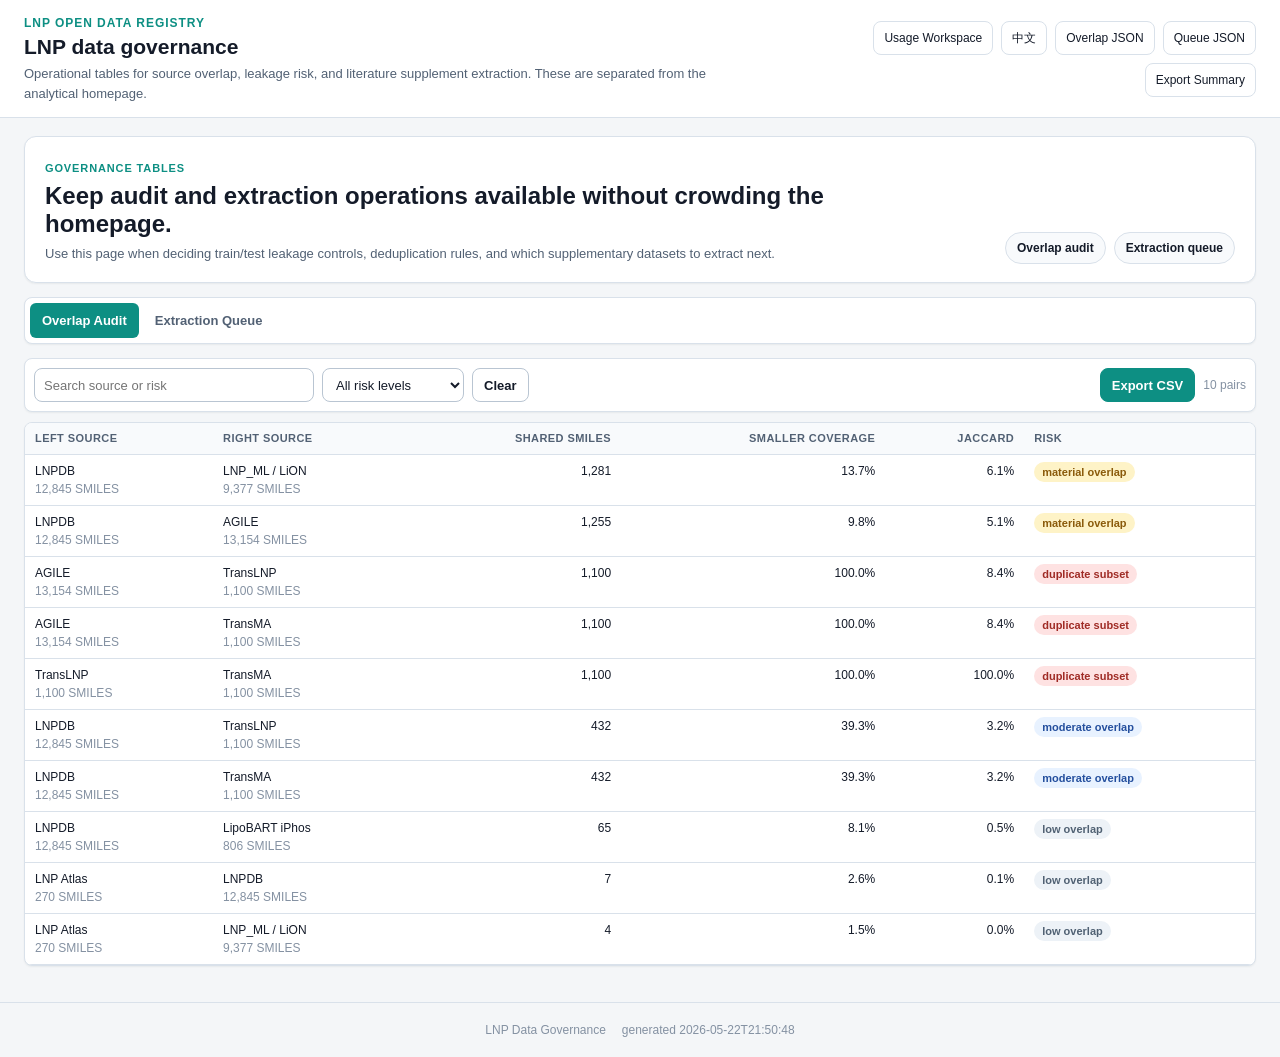
==== governance.html @ 26899723 "Refocus LNP dashboard on data usage analysis" ====
<!DOCTYPE html>
<html lang="en">
<head>
  <meta charset="UTF-8">
  <meta name="viewport" content="width=device-width, initial-scale=1.0">
  <title>LNP Data Governance</title>
  <link rel="stylesheet" href="styles.css">
</head>
<body>
  <header class="site-header">
    <div class="header-inner">
      <div>
        <div class="brand">LNP Open Data Registry</div>
        <h1>LNP data governance</h1>
        <p class="subtitle">Operational tables for source overlap, leakage risk, and literature supplement extraction. These are separated from the analytical homepage.</p>
      </div>
      <div class="header-actions">
        <a class="header-link" href="index.html">Usage Workspace</a>
        <a class="header-link" href="governance_zh.html">中文</a>
        <a class="header-link" href="data/overlap.json">Overlap JSON</a>
        <a class="header-link" href="data/supplement_queue.json">Queue JSON</a>
        <button class="header-link button-link" id="downloadSummaryBtn" type="button">Export Summary</button>
      </div>
    </div>
  </header>

  <main class="container">
    <div class="loading" id="loadingPanel">
      <div class="spinner"></div>
      <span>Loading governance assets</span>
    </div>

    <div id="errorPanel" class="error-panel" hidden></div>

    <div id="mainContent" hidden>
      <section class="dashboard-intro">
        <div class="intro-copy">
          <span class="kicker">Governance tables</span>
          <h2>Keep audit and extraction operations available without crowding the homepage.</h2>
          <p>Use this page when deciding train/test leakage controls, deduplication rules, and which supplementary datasets to extract next.</p>
        </div>
        <div class="intro-actions">
          <a href="#tab-overlap">Overlap audit</a>
          <a href="#tab-queue">Extraction queue</a>
        </div>
      </section>

      <nav class="tabs" aria-label="Governance sections">
        <button class="tab active" type="button" data-tab="overlap">Overlap Audit</button>
        <button class="tab" type="button" data-tab="queue">Extraction Queue</button>
      </nav>

      <section class="tab-panel active" id="tab-overlap">
        <div class="toolbar">
          <input type="search" id="overlapSearch" placeholder="Search source or risk">
          <select id="overlapRiskFilter">
            <option value="">All risk levels</option>
            <option value="duplicate_subset">Duplicate subset</option>
            <option value="material_overlap">Material overlap</option>
            <option value="moderate_overlap">Moderate overlap</option>
            <option value="low_overlap">Low overlap</option>
          </select>
          <button class="btn" type="button" id="clearOverlapFilters">Clear</button>
          <span class="spacer"></span>
          <button class="btn primary" type="button" id="downloadOverlapBtn">Export CSV</button>
          <span class="table-info" id="overlapInfo">-</span>
        </div>
        <div class="table-wrap">
          <table>
            <thead>
              <tr>
                <th data-overlap-sort="left_source_dataset">Left Source</th>
                <th data-overlap-sort="right_source_dataset">Right Source</th>
                <th data-overlap-sort="shared_smiles" class="num">Shared SMILES</th>
                <th data-overlap-sort="overlap_of_smaller" class="num">Smaller Coverage</th>
                <th data-overlap-sort="jaccard" class="num">Jaccard</th>
                <th data-overlap-sort="risk_level">Risk</th>
              </tr>
            </thead>
            <tbody id="overlapTable"></tbody>
          </table>
        </div>
      </section>

      <section class="tab-panel" id="tab-queue">
        <div class="toolbar">
          <input type="search" id="queueSearch" placeholder="Search paper, DOI, source, reason">
          <select id="queuePriorityFilter">
            <option value="">All priorities</option>
            <option value="A_literature_supplement_extraction">A literature supplement extraction</option>
            <option value="B_literature_supplement_extraction">B literature supplement extraction</option>
            <option value="C_code_only_no_public_training_data">C code only, no public training data</option>
          </select>
          <button class="btn" type="button" id="clearQueueFilters">Clear</button>
          <span class="spacer"></span>
          <button class="btn primary" type="button" id="downloadQueueBtn">Export CSV</button>
          <span class="table-info" id="queueInfo">-</span>
        </div>
        <div class="table-wrap">
          <table>
            <thead>
              <tr>
                <th>Priority</th>
                <th>Source Key</th>
                <th>Title / Dataset</th>
                <th>Paper DOI</th>
                <th>Dataset DOI</th>
                <th>Status</th>
                <th>Reason</th>
              </tr>
            </thead>
            <tbody id="queueTable"></tbody>
          </table>
        </div>
      </section>
    </div>
  </main>

  <footer class="site-footer">
    <span>LNP Data Governance</span>
    <span id="footerUpdated">-</span>
  </footer>

  <script src="app.js"></script>
</body>
</html>
---- styles.css ----
:root {
  --bg-page: #f4f6f8;
  --bg-surface: #ffffff;
  --bg-subtle: #eef3f7;
  --bg-muted: #f8fafc;
  --border: #d9e1ea;
  --border-strong: #b9c5d2;
  --text: #141b29;
  --muted: #526174;
  --dim: #8491a2;
  --teal: #0d8f83;
  --blue: #3156b7;
  --amber: #a76513;
  --green: #14753b;
  --red: #b43b35;
  --radius: 8px;
  --shadow: 0 1px 2px rgba(20, 27, 41, 0.06);
  --shadow-soft: 0 8px 24px rgba(20, 27, 41, 0.08);
}

* {
  box-sizing: border-box;
}

[hidden] {
  display: none !important;
}

body {
  margin: 0;
  background: var(--bg-page);
  color: var(--text);
  font-family: -apple-system, BlinkMacSystemFont, "Segoe UI", Roboto, "Noto Sans", Arial, sans-serif;
  line-height: 1.5;
  overflow-x: hidden;
}

button,
input,
select {
  font: inherit;
}

.site-header {
  background: #ffffff;
  color: var(--text);
  border-bottom: 1px solid var(--border);
  position: sticky;
  top: 0;
  z-index: 15;
  overflow-x: hidden;
}

.header-inner {
  max-width: 1480px;
  margin: 0 auto;
  padding: 14px 24px;
  display: flex;
  align-items: center;
  justify-content: space-between;
  gap: 24px;
  min-width: 0;
}

.brand {
  color: var(--teal);
  font-size: 12px;
  font-weight: 700;
  letter-spacing: 0.08em;
  text-transform: uppercase;
}

h1,
h2,
h3,
p {
  margin: 0;
}

.site-header h1 {
  margin-top: 2px;
  font-size: 21px;
  line-height: 1.2;
}

.subtitle {
  margin-top: 5px;
  color: var(--muted);
  font-size: 13px;
  max-width: 760px;
  overflow-wrap: anywhere;
}

.header-actions {
  display: flex;
  gap: 8px;
  flex-wrap: wrap;
  justify-content: flex-end;
  max-width: 100%;
}

.header-link,
.button-link {
  color: var(--text);
  background: #ffffff;
  border: 1px solid var(--border);
  border-radius: var(--radius);
  padding: 7px 10px;
  text-decoration: none;
  font-size: 12px;
  cursor: pointer;
}

.header-link:hover,
.button-link:hover {
  background: var(--bg-subtle);
  border-color: var(--border-strong);
}

.container {
  max-width: 1480px;
  margin: 0 auto;
  padding: 18px 24px 36px;
  min-width: 0;
}

.loading {
  display: flex;
  align-items: center;
  justify-content: center;
  gap: 10px;
  min-height: 180px;
  color: var(--muted);
}

.spinner {
  width: 28px;
  height: 28px;
  border: 3px solid var(--border);
  border-top-color: var(--teal);
  border-radius: 50%;
  animation: spin 0.8s linear infinite;
}

@keyframes spin {
  to { transform: rotate(360deg); }
}

.error-panel {
  background: #fff4f2;
  border: 1px solid #fecaca;
  color: #9f2b25;
  border-radius: var(--radius);
  padding: 14px 16px;
  font-size: 13px;
}

.dashboard-intro {
  display: grid;
  grid-template-columns: minmax(0, 1fr) auto;
  gap: 18px;
  align-items: end;
  background: #ffffff;
  border: 1px solid var(--border);
  border-radius: 12px;
  box-shadow: var(--shadow);
  padding: 18px 20px;
  margin-bottom: 14px;
  min-width: 0;
}

.intro-copy {
  max-width: 900px;
  min-width: 0;
}

.kicker {
  display: inline-flex;
  color: var(--teal);
  font-size: 11px;
  font-weight: 800;
  letter-spacing: 0.08em;
  text-transform: uppercase;
  margin-bottom: 5px;
}

.intro-copy h2 {
  font-size: 24px;
  line-height: 1.18;
  margin-bottom: 6px;
  overflow-wrap: anywhere;
}

.intro-copy p {
  color: var(--muted);
  font-size: 13px;
  max-width: 820px;
  overflow-wrap: anywhere;
}

.intro-actions {
  display: flex;
  gap: 8px;
  flex-wrap: wrap;
  justify-content: flex-end;
  min-width: 0;
}

.intro-actions a {
  display: inline-flex;
  align-items: center;
  min-height: 32px;
  border: 1px solid var(--border);
  border-radius: 999px;
  color: var(--text);
  background: var(--bg-muted);
  text-decoration: none;
  padding: 6px 11px;
  font-size: 12px;
  font-weight: 700;
}

.intro-actions a:hover {
  border-color: var(--teal);
  color: var(--teal);
}

.stats-grid {
  display: grid;
  grid-template-columns: 1.45fr repeat(4, minmax(0, 1fr));
  gap: 12px;
  margin-bottom: 12px;
}

.stat-card {
  background: var(--bg-surface);
  border: 1px solid var(--border);
  border-left: 3px solid var(--blue);
  border-radius: var(--radius);
  box-shadow: var(--shadow);
  padding: 12px 14px;
  min-height: 88px;
}

.stat-card.primary {
  background: #172033;
  border-color: #172033;
  color: #ffffff;
  box-shadow: var(--shadow-soft);
}

.stat-card.primary .stat-label,
.stat-card.primary .stat-sub {
  color: #c8d3e1;
}

.stat-card.primary .stat-value {
  color: #ffffff;
}

.stat-card.teal {
  border-top-color: var(--teal);
}

.stat-card.amber {
  border-top-color: var(--amber);
}

.stat-card.green {
  border-top-color: var(--green);
}

.stat-card.red {
  border-top-color: var(--red);
}

.stat-label {
  display: block;
  color: var(--muted);
  font-size: 11px;
  font-weight: 700;
  letter-spacing: 0.04em;
  text-transform: uppercase;
}

.stat-value {
  display: block;
  margin-top: 4px;
  color: var(--text);
  font-size: 26px;
  line-height: 1.1;
  font-variant-numeric: tabular-nums;
}

.stat-sub {
  display: block;
  margin-top: 5px;
  color: var(--dim);
  font-size: 12px;
  white-space: nowrap;
  overflow: hidden;
  text-overflow: ellipsis;
}

.usage-grid {
  display: grid;
  grid-template-columns: repeat(3, minmax(0, 1fr));
  gap: 12px;
  margin-bottom: 12px;
}

.usage-card {
  display: flex;
  flex-direction: column;
  gap: 9px;
  min-width: 0;
  min-height: 230px;
  background: #ffffff;
  border: 1px solid var(--border);
  border-top: 3px solid var(--blue);
  border-radius: var(--radius);
  box-shadow: var(--shadow);
  padding: 13px 14px 14px;
}

.usage-card.formulation_lookup {
  border-top-color: var(--teal);
}

.usage-card.structure_activity {
  border-top-color: var(--blue);
}

.usage-card.mrna_delivery {
  border-top-color: var(--amber);
}

.usage-card.physicochemical {
  border-top-color: var(--green);
}

.usage-card.formulation_space {
  border-top-color: #6f4bb3;
}

.usage-card.route_target {
  border-top-color: var(--red);
}

.usage-card-head,
.matrix-card-head {
  display: flex;
  align-items: center;
  justify-content: space-between;
  gap: 10px;
}

.usage-key {
  color: var(--muted);
  font-size: 10px;
  font-weight: 800;
  letter-spacing: 0.06em;
  text-transform: uppercase;
  overflow: hidden;
  text-overflow: ellipsis;
  white-space: nowrap;
}

.readiness-pill {
  flex: 0 0 auto;
  display: inline-flex;
  align-items: center;
  min-height: 21px;
  border-radius: 999px;
  background: #eef7f6;
  color: #0b756d;
  padding: 2px 8px;
  font-size: 11px;
  font-weight: 800;
  white-space: nowrap;
}

.usage-card h3 {
  font-size: 16px;
  line-height: 1.25;
  overflow-wrap: anywhere;
}

.usage-metric {
  display: grid;
  grid-template-columns: auto minmax(0, 1fr);
  align-items: baseline;
  gap: 8px;
}

.usage-metric strong {
  font-size: 25px;
  line-height: 1;
  font-variant-numeric: tabular-nums;
}

.usage-metric span {
  color: var(--muted);
  font-size: 12px;
  overflow-wrap: anywhere;
}

.readiness-track,
.coverage-cell i {
  display: block;
  height: 7px;
  background: var(--bg-subtle);
  border-radius: 999px;
  overflow: hidden;
}

.readiness-track span,
.coverage-cell b {
  display: block;
  height: 100%;
  background: var(--teal);
  border-radius: inherit;
}

.usage-card p {
  color: var(--muted);
  font-size: 13px;
  line-height: 1.45;
  overflow-wrap: anywhere;
}

.next-line {
  margin-top: auto;
  border-top: 1px solid #edf1f6;
  padding-top: 8px;
  color: var(--text);
  font-size: 12px;
  line-height: 1.45;
  overflow-wrap: anywhere;
}

.insight-grid {
  display: grid;
  grid-template-columns: repeat(3, minmax(0, 1fr));
  gap: 12px;
  margin-bottom: 16px;
  min-width: 0;
}

.insight-card {
  background: #ffffff;
  border: 1px solid var(--border);
  border-radius: var(--radius);
  box-shadow: var(--shadow);
  padding: 13px 14px;
  border-top: 3px solid var(--blue);
  min-width: 0;
}

.insight-card.warning {
  border-top-color: var(--amber);
}

.insight-card.action {
  border-top-color: var(--teal);
}

.insight-label {
  display: block;
  color: var(--muted);
  font-size: 11px;
  font-weight: 800;
  letter-spacing: 0.06em;
  text-transform: uppercase;
  margin-bottom: 4px;
}

.insight-card strong {
  display: block;
  color: var(--text);
  font-size: 15px;
  line-height: 1.3;
  overflow-wrap: anywhere;
}

.insight-card p {
  margin-top: 6px;
  color: var(--muted);
  font-size: 12px;
  overflow-wrap: anywhere;
}

.tabs {
  display: flex;
  gap: 4px;
  background: #ffffff;
  border: 1px solid var(--border);
  border-radius: var(--radius);
  box-shadow: var(--shadow);
  padding: 5px;
  margin-bottom: 14px;
  overflow-x: auto;
}

.tab {
  appearance: none;
  border: 0;
  background: transparent;
  color: var(--muted);
  padding: 8px 12px;
  border-radius: 6px;
  cursor: pointer;
  font-size: 13px;
  font-weight: 650;
  white-space: nowrap;
}

.tab:hover {
  color: var(--text);
  background: var(--bg-subtle);
}

.tab.active {
  color: #ffffff;
  background: var(--teal);
}

.tab-panel {
  display: none;
}

.tab-panel.active {
  display: block;
}

.layout-two {
  display: grid;
  grid-template-columns: minmax(0, 1.25fr) minmax(0, 1fr);
  gap: 12px;
  margin-bottom: 12px;
}

.activity-layout {
  grid-template-columns: minmax(0, 1.7fr) minmax(320px, 0.8fr);
}

.panel {
  background: var(--bg-surface);
  border: 1px solid var(--border);
  border-radius: var(--radius);
  box-shadow: var(--shadow);
  min-width: 0;
}

.panel-head {
  display: flex;
  align-items: center;
  justify-content: space-between;
  gap: 12px;
  padding: 11px 14px;
  border-bottom: 1px solid var(--border);
  background: var(--bg-muted);
}

.panel h2 {
  font-size: 14px;
}

.panel h3 {
  color: var(--muted);
  font-size: 12px;
  text-transform: uppercase;
  letter-spacing: 0.04em;
  margin-bottom: 8px;
}

.panel-meta {
  color: var(--dim);
  font-size: 12px;
  white-space: nowrap;
}

.bar-list {
  padding: 8px 14px 12px;
}

.bar-row {
  display: grid;
  grid-template-columns: minmax(150px, 220px) minmax(120px, 1fr) 92px;
  align-items: center;
  gap: 10px;
  min-height: 28px;
  font-size: 12px;
}

.bar-row + .bar-row {
  border-top: 1px solid #edf1f6;
}

.bar-label {
  min-width: 0;
  overflow: hidden;
  text-overflow: ellipsis;
  white-space: nowrap;
  color: var(--text);
}

.bar-track {
  height: 7px;
  background: var(--bg-subtle);
  border-radius: 999px;
  overflow: hidden;
}

.bar-fill {
  display: block;
  height: 100%;
  background: var(--teal);
  border-radius: inherit;
}

.bar-value {
  color: var(--muted);
  font-variant-numeric: tabular-nums;
  text-align: right;
  white-space: nowrap;
}

.bar-sub {
  display: block;
  margin-top: 2px;
  color: var(--dim);
  font-size: 10px;
  line-height: 1.2;
  white-space: normal;
  overflow-wrap: anywhere;
}

.bar-list.compact .bar-row,
.bar-list.mini .bar-row {
  grid-template-columns: minmax(100px, 1fr) minmax(80px, 0.8fr) 72px;
}

.use-source-matrix {
  display: grid;
  grid-template-columns: repeat(3, minmax(0, 1fr));
  gap: 10px;
  padding: 12px 14px 14px;
}

.matrix-card {
  min-width: 0;
  border: 1px solid var(--border);
  border-radius: var(--radius);
  background: #ffffff;
  overflow: hidden;
}

.matrix-card-head {
  padding: 10px 11px;
  border-bottom: 1px solid #edf1f6;
  background: var(--bg-muted);
}

.matrix-card-head h3 {
  margin: 0;
  color: var(--text);
  font-size: 12px;
  line-height: 1.25;
  text-transform: none;
  letter-spacing: 0;
  overflow-wrap: anywhere;
}

.matrix-card-head span {
  flex: 0 0 auto;
  color: var(--dim);
  font-size: 11px;
  font-variant-numeric: tabular-nums;
  white-space: nowrap;
}

.matrix-card .bar-list {
  padding: 5px 10px 9px;
}

.matrix-card .bar-row {
  grid-template-columns: minmax(92px, 1fr) minmax(60px, 0.7fr) 78px;
  min-height: 25px;
}

.static-table {
  border: 0;
  border-radius: 0 0 var(--radius) var(--radius);
  box-shadow: none;
  max-height: none;
}

.coverage-cell {
  min-width: 96px;
}

.coverage-cell span {
  display: block;
  margin-bottom: 4px;
  color: var(--muted);
  font-variant-numeric: tabular-nums;
  text-align: right;
}

.mini-grid {
  display: grid;
  grid-template-columns: 1fr 1fr;
  gap: 14px;
  padding: 12px 14px 14px;
}

.mini-grid .bar-list {
  padding: 0;
}

.toolbar {
  display: flex;
  align-items: center;
  gap: 8px;
  background: #ffffff;
  border: 1px solid var(--border);
  border-radius: var(--radius);
  box-shadow: var(--shadow);
  padding: 9px;
  margin-bottom: 10px;
  flex-wrap: wrap;
}

.toolbar input,
.toolbar select {
  min-height: 34px;
  border: 1px solid var(--border-strong);
  background: #ffffff;
  border-radius: var(--radius);
  color: var(--text);
  padding: 6px 9px;
  font-size: 13px;
}

.toolbar input {
  min-width: 280px;
}

.toolbar input:focus,
.toolbar select:focus {
  outline: 2px solid rgba(15, 148, 136, 0.16);
  border-color: var(--teal);
}

.btn {
  min-height: 34px;
  border: 1px solid var(--border-strong);
  background: #ffffff;
  color: var(--text);
  border-radius: var(--radius);
  padding: 6px 11px;
  cursor: pointer;
  font-size: 13px;
  font-weight: 650;
}

.btn:hover {
  background: var(--bg-subtle);
}

.btn.primary {
  background: var(--teal);
  border-color: var(--teal);
  color: #ffffff;
}

.btn.primary:hover {
  background: #0b7d73;
}

.spacer {
  flex: 1;
}

.table-info {
  color: var(--dim);
  font-size: 12px;
  white-space: nowrap;
}

.table-wrap {
  background: var(--bg-surface);
  border: 1px solid var(--border);
  border-radius: var(--radius);
  box-shadow: var(--shadow);
  overflow: auto;
  max-height: 68vh;
}

table {
  width: 100%;
  border-collapse: collapse;
  font-size: 12px;
}

th,
td {
  padding: 7px 10px;
  border-bottom: 1px solid var(--border);
  text-align: left;
  vertical-align: top;
}

th {
  position: sticky;
  top: 0;
  z-index: 2;
  background: var(--bg-muted);
  color: var(--muted);
  font-size: 11px;
  letter-spacing: 0.04em;
  text-transform: uppercase;
  white-space: nowrap;
}

th[data-source-sort],
th[data-overlap-sort],
th[data-activity-sort] {
  cursor: pointer;
}

tbody tr:hover {
  background: #f6fafc;
}

td {
  max-width: 260px;
  overflow: hidden;
  text-overflow: ellipsis;
}

.num {
  text-align: right;
  font-variant-numeric: tabular-nums;
}

.mono {
  font-family: "SFMono-Regular", Consolas, "Liberation Mono", Menlo, monospace;
  font-size: 11px;
}

.pill {
  display: inline-flex;
  align-items: center;
  min-height: 20px;
  border-radius: 999px;
  padding: 2px 8px;
  font-size: 11px;
  font-weight: 700;
  white-space: nowrap;
}

.pill.core_open {
  background: #e8f2ff;
  color: #244f9e;
}

.pill.high_throughput {
  background: #e7f8f5;
  color: #0b756d;
}

.pill.duplicate_subset,
.pill.high,
.pill.A_literature_supplement_extraction {
  background: #fee2e2;
  color: #9f2b25;
}

.pill.material_overlap,
.pill.medium,
.pill.B_literature_supplement_extraction {
  background: #fef3c7;
  color: #8a5a0a;
}

.pill.moderate_overlap,
.pill.low,
.pill.C_code_only_no_public_training_data {
  background: #e8f2ff;
  color: #244f9e;
}

.pill.low_overlap {
  background: #edf2f7;
  color: #506173;
}

.component-list {
  padding: 10px 14px 14px;
}

.component-row {
  display: grid;
  grid-template-columns: minmax(90px, 1fr) 72px 72px 72px;
  gap: 8px;
  padding: 7px 0;
  border-bottom: 1px solid #edf1f6;
  font-size: 12px;
}

.component-row:last-child {
  border-bottom: 0;
}

.pagination {
  display: flex;
  align-items: center;
  justify-content: center;
  gap: 10px;
  padding: 12px 0;
  color: var(--muted);
  font-size: 13px;
}

.modal-backdrop {
  position: fixed;
  inset: 0;
  z-index: 20;
  background: rgba(15, 23, 42, 0.5);
  display: flex;
  align-items: flex-start;
  justify-content: center;
  padding: 36px 16px;
  overflow-y: auto;
}

.modal {
  width: min(980px, 100%);
  background: #ffffff;
  border-radius: var(--radius);
  box-shadow: 0 20px 50px rgba(15, 23, 42, 0.22);
  border: 1px solid var(--border);
}

.modal-head {
  display: flex;
  justify-content: space-between;
  align-items: center;
  gap: 12px;
  padding: 14px 16px;
  border-bottom: 1px solid var(--border);
}

.modal-head h2 {
  font-size: 16px;
}

.modal-close {
  border: 1px solid var(--border-strong);
  background: #ffffff;
  color: var(--text);
  border-radius: var(--radius);
  padding: 5px 10px;
  cursor: pointer;
  font-size: 12px;
  font-weight: 700;
}

.modal-body {
  padding: 14px 16px 18px;
}

.detail-grid {
  display: grid;
  grid-template-columns: 180px minmax(0, 1fr);
  gap: 7px 14px;
  font-size: 13px;
}

.detail-grid dt {
  color: var(--muted);
}

.detail-grid dd {
  margin: 0;
  min-width: 0;
  overflow-wrap: anywhere;
}

.site-footer {
  display: flex;
  justify-content: center;
  gap: 16px;
  border-top: 1px solid var(--border);
  color: var(--dim);
  padding: 18px 24px;
  font-size: 12px;
}

.doc-page {
  display: grid;
  gap: 12px;
  max-width: 1120px;
}

.doc-panel {
  overflow: hidden;
}

.doc-body {
  padding: 14px 18px 17px;
  color: var(--text);
  font-size: 14px;
}

.doc-body p {
  margin-bottom: 10px;
  color: var(--muted);
}

.doc-body ul,
.doc-body ol {
  margin: 0;
  padding-left: 22px;
}

.doc-body li + li {
  margin-top: 6px;
}

@media (max-width: 1120px) {
  .stats-grid {
    grid-template-columns: repeat(3, minmax(0, 1fr));
  }

  .stat-card.primary {
    grid-column: 1 / -1;
  }

  .dashboard-intro {
    grid-template-columns: 1fr;
    align-items: start;
  }

  .intro-actions {
    justify-content: flex-start;
  }

  .insight-grid {
    grid-template-columns: 1fr;
  }

  .layout-two,
  .activity-layout,
  .usage-grid,
  .use-source-matrix {
    grid-template-columns: 1fr;
  }
}

@media (max-width: 760px) {
  .header-inner {
    align-items: flex-start;
    flex-direction: column;
    gap: 12px;
    max-width: 100vw;
  }

  .header-actions {
    justify-content: flex-start;
    display: grid;
    grid-template-columns: 1fr;
    width: 100%;
    max-width: 100%;
    overflow-x: visible;
    padding-bottom: 0;
  }

  .header-link,
  .button-link {
    justify-content: center;
    text-align: center;
    min-width: 0;
    white-space: normal;
  }

  .header-inner > div:first-child {
    min-width: 0;
    max-width: 100%;
  }

  .site-header h1 {
    font-size: 20px;
  }

  .container {
    padding: 14px 12px 28px;
    max-width: 100vw;
    overflow-x: hidden;
  }

  .dashboard-intro {
    display: block;
    padding: 15px;
    overflow: hidden;
    max-width: 100%;
    width: 100%;
  }

  .intro-copy h2 {
    font-size: 20px;
    max-width: 100%;
    word-break: break-word;
  }

  .intro-copy p,
  .subtitle,
  .insight-card p {
    max-width: 100%;
    word-break: break-word;
  }

  .intro-actions {
    display: grid;
    grid-template-columns: 1fr;
    margin-top: 14px;
  }

  .intro-actions a {
    justify-content: center;
    min-width: 0;
    text-align: center;
  }

  .stats-grid,
  .insight-grid,
  .usage-grid,
  .use-source-matrix,
  .layout-two,
  .panel,
  .stat-card,
  .insight-card,
  .usage-card,
  .tabs,
  .toolbar,
  .table-wrap {
    max-width: 100%;
    min-width: 0;
  }

  .stats-grid {
    grid-template-columns: 1fr;
  }

  .toolbar input {
    min-width: 100%;
  }

  .tabs {
    scrollbar-width: none;
  }

  .tabs::-webkit-scrollbar {
    display: none;
  }

  .bar-row,
  .bar-list.compact .bar-row,
  .bar-list.mini .bar-row,
  .matrix-card .bar-row {
    grid-template-columns: minmax(100px, 1fr) 86px;
  }

  .bar-track {
    display: none;
  }

  .bar-value {
    white-space: normal;
  }

  .usage-card {
    min-height: 0;
  }

  .usage-metric {
    grid-template-columns: 1fr;
    gap: 4px;
  }

  .mini-grid {
    grid-template-columns: 1fr;
  }

  .site-footer {
    flex-direction: column;
    align-items: center;
    gap: 4px;
  }
}

@media (max-width: 460px) {
  .stats-grid {
    grid-template-columns: 1fr;
  }

  .intro-actions a {
    width: 100%;
    justify-content: center;
  }

}
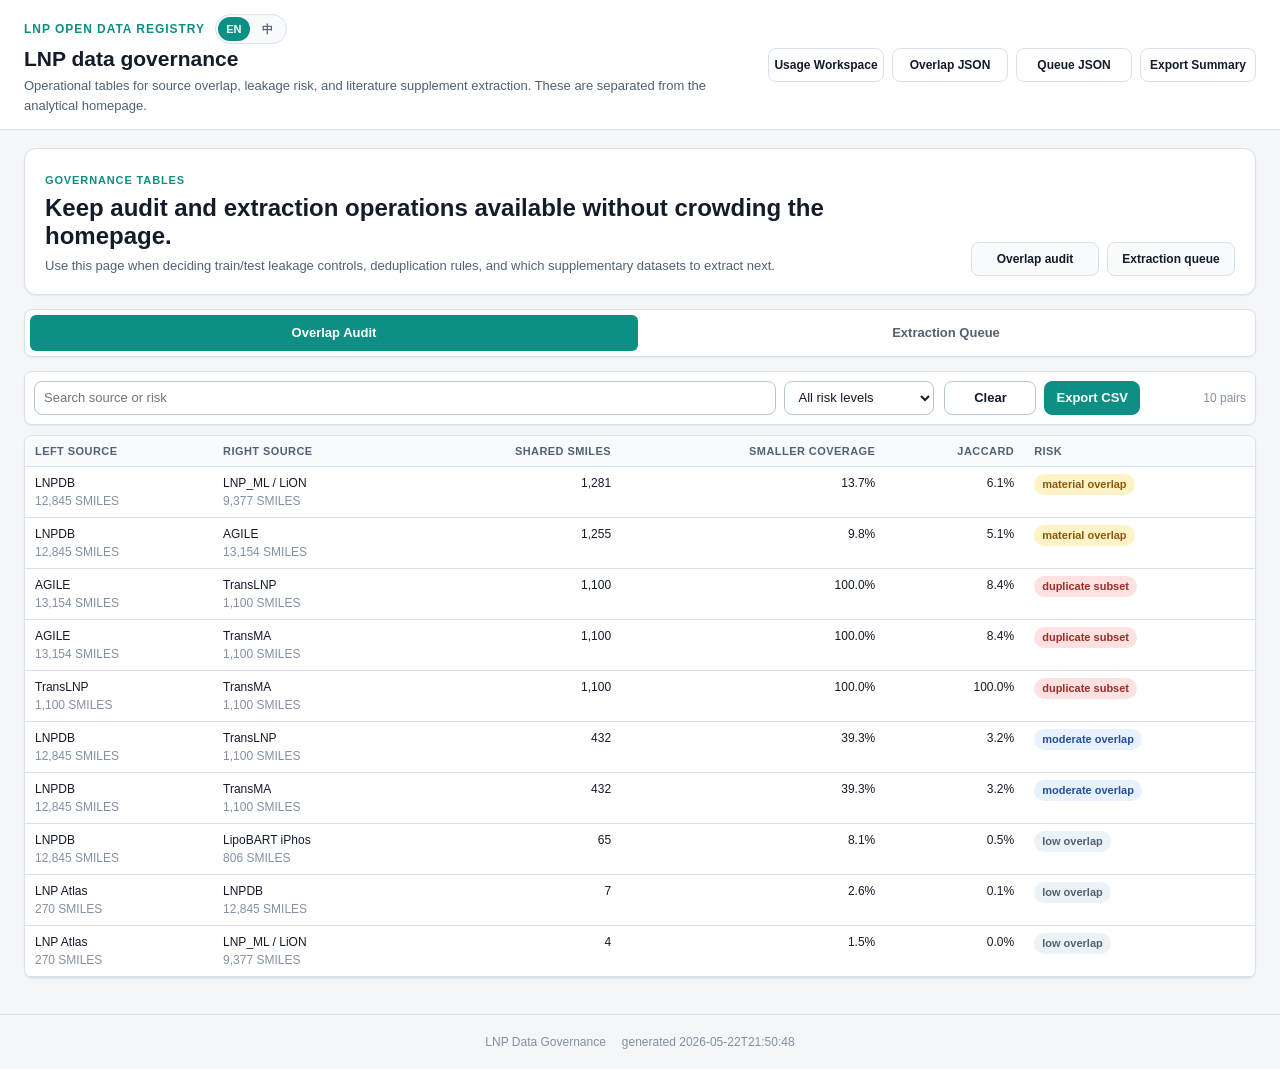
==== commit ba5b5c62: "Reorganize navigation and panel controls" ====
--- a/governance.html
+++ b/governance.html
@@ -9,18 +9,23 @@
 <body>
   <header class="site-header">
     <div class="header-inner">
-      <div>
-        <div class="brand">LNP Open Data Registry</div>
+      <div class="header-title">
+        <div class="brand-row">
+          <div class="brand">LNP Open Data Registry</div>
+          <nav class="language-switch" aria-label="Language">
+            <a class="language-option active" href="governance.html" aria-current="page">EN</a>
+            <a class="language-option" href="governance_zh.html">中</a>
+          </nav>
+        </div>
         <h1>LNP data governance</h1>
         <p class="subtitle">Operational tables for source overlap, leakage risk, and literature supplement extraction. These are separated from the analytical homepage.</p>
       </div>
-      <div class="header-actions">
+      <nav class="header-actions" aria-label="Site actions">
         <a class="header-link" href="index.html">Usage Workspace</a>
-        <a class="header-link" href="governance_zh.html">中文</a>
         <a class="header-link" href="data/overlap.json">Overlap JSON</a>
         <a class="header-link" href="data/supplement_queue.json">Queue JSON</a>
         <button class="header-link button-link" id="downloadSummaryBtn" type="button">Export Summary</button>
-      </div>
+      </nav>
     </div>
   </header>
 
@@ -39,10 +44,10 @@
           <h2>Keep audit and extraction operations available without crowding the homepage.</h2>
           <p>Use this page when deciding train/test leakage controls, deduplication rules, and which supplementary datasets to extract next.</p>
         </div>
-        <div class="intro-actions">
+        <nav class="section-nav" aria-label="Governance shortcuts">
           <a href="#tab-overlap">Overlap audit</a>
           <a href="#tab-queue">Extraction queue</a>
-        </div>
+        </nav>
       </section>
 
       <nav class="tabs" aria-label="Governance sections">
@@ -52,17 +57,20 @@
 
       <section class="tab-panel active" id="tab-overlap">
         <div class="toolbar">
-          <input type="search" id="overlapSearch" placeholder="Search source or risk">
-          <select id="overlapRiskFilter">
-            <option value="">All risk levels</option>
-            <option value="duplicate_subset">Duplicate subset</option>
-            <option value="material_overlap">Material overlap</option>
-            <option value="moderate_overlap">Moderate overlap</option>
-            <option value="low_overlap">Low overlap</option>
-          </select>
-          <button class="btn" type="button" id="clearOverlapFilters">Clear</button>
-          <span class="spacer"></span>
-          <button class="btn primary" type="button" id="downloadOverlapBtn">Export CSV</button>
+          <div class="toolbar-filters">
+            <input type="search" id="overlapSearch" placeholder="Search source or risk">
+            <select id="overlapRiskFilter">
+              <option value="">All risk levels</option>
+              <option value="duplicate_subset">Duplicate subset</option>
+              <option value="material_overlap">Material overlap</option>
+              <option value="moderate_overlap">Moderate overlap</option>
+              <option value="low_overlap">Low overlap</option>
+            </select>
+          </div>
+          <div class="toolbar-actions">
+            <button class="btn" type="button" id="clearOverlapFilters">Clear</button>
+            <button class="btn primary" type="button" id="downloadOverlapBtn">Export CSV</button>
+          </div>
           <span class="table-info" id="overlapInfo">-</span>
         </div>
         <div class="table-wrap">
@@ -84,16 +92,19 @@
 
       <section class="tab-panel" id="tab-queue">
         <div class="toolbar">
-          <input type="search" id="queueSearch" placeholder="Search paper, DOI, source, reason">
-          <select id="queuePriorityFilter">
-            <option value="">All priorities</option>
-            <option value="A_literature_supplement_extraction">A literature supplement extraction</option>
-            <option value="B_literature_supplement_extraction">B literature supplement extraction</option>
-            <option value="C_code_only_no_public_training_data">C code only, no public training data</option>
-          </select>
-          <button class="btn" type="button" id="clearQueueFilters">Clear</button>
-          <span class="spacer"></span>
-          <button class="btn primary" type="button" id="downloadQueueBtn">Export CSV</button>
+          <div class="toolbar-filters">
+            <input type="search" id="queueSearch" placeholder="Search paper, DOI, source, reason">
+            <select id="queuePriorityFilter">
+              <option value="">All priorities</option>
+              <option value="A_literature_supplement_extraction">A literature supplement extraction</option>
+              <option value="B_literature_supplement_extraction">B literature supplement extraction</option>
+              <option value="C_code_only_no_public_training_data">C code only, no public training data</option>
+            </select>
+          </div>
+          <div class="toolbar-actions">
+            <button class="btn" type="button" id="clearQueueFilters">Clear</button>
+            <button class="btn primary" type="button" id="downloadQueueBtn">Export CSV</button>
+          </div>
           <span class="table-info" id="queueInfo">-</span>
         </div>
         <div class="table-wrap">
--- a/styles.css
+++ b/styles.css
@@ -62,12 +62,64 @@
   min-width: 0;
 }
 
+.header-title {
+  flex: 1 1 auto;
+  min-width: 0;
+  max-width: 100%;
+  overflow-wrap: anywhere;
+  overflow: hidden;
+}
+
+.brand-row {
+  display: flex;
+  align-items: center;
+  gap: 10px;
+  min-width: 0;
+}
+
 .brand {
   color: var(--teal);
   font-size: 12px;
   font-weight: 700;
   letter-spacing: 0.08em;
   text-transform: uppercase;
+}
+
+.language-switch {
+  display: inline-grid;
+  grid-auto-flow: column;
+  grid-auto-columns: 32px;
+  gap: 2px;
+  align-items: center;
+  flex: 0 0 auto;
+  padding: 2px;
+  border: 1px solid var(--border);
+  border-radius: 999px;
+  background: var(--bg-muted);
+}
+
+.language-option {
+  display: inline-flex;
+  align-items: center;
+  justify-content: center;
+  min-width: 0;
+  min-height: 24px;
+  border-radius: 999px;
+  color: var(--muted);
+  text-decoration: none;
+  font-size: 11px;
+  font-weight: 800;
+  line-height: 1;
+}
+
+.language-option:hover {
+  color: var(--text);
+  background: #ffffff;
+}
+
+.language-option.active {
+  color: #ffffff;
+  background: var(--teal);
 }
 
 h1,
@@ -89,26 +141,40 @@
   font-size: 13px;
   max-width: 760px;
   overflow-wrap: anywhere;
+  word-break: break-word;
 }
 
 .header-actions {
-  display: flex;
+  display: grid;
+  grid-auto-flow: column;
+  grid-auto-columns: minmax(116px, max-content);
   gap: 8px;
-  flex-wrap: wrap;
   justify-content: flex-end;
+  align-items: center;
   max-width: 100%;
+  min-width: 0;
 }
 
 .header-link,
 .button-link {
+  display: inline-flex;
+  align-items: center;
+  justify-content: center;
   color: var(--text);
   background: #ffffff;
   border: 1px solid var(--border);
   border-radius: var(--radius);
-  padding: 7px 10px;
+  padding: 7px 12px;
   text-decoration: none;
   font-size: 12px;
+  font-weight: 650;
   cursor: pointer;
+  min-height: 34px;
+  min-width: 0;
+  max-width: 100%;
+  text-align: center;
+  white-space: nowrap;
+  overflow-wrap: anywhere;
 }
 
 .header-link:hover,
@@ -198,38 +264,45 @@
   overflow-wrap: anywhere;
 }
 
-.intro-actions {
-  display: flex;
+.section-nav {
+  display: grid;
+  grid-template-columns: repeat(2, minmax(128px, 1fr));
   gap: 8px;
-  flex-wrap: wrap;
   justify-content: flex-end;
-  min-width: 0;
-}
-
-.intro-actions a {
+  align-content: end;
+  width: min(360px, 100%);
+  min-width: 0;
+}
+
+.section-nav a {
   display: inline-flex;
   align-items: center;
-  min-height: 32px;
+  justify-content: center;
+  min-height: 34px;
   border: 1px solid var(--border);
-  border-radius: 999px;
+  border-radius: var(--radius);
   color: var(--text);
   background: var(--bg-muted);
   text-decoration: none;
-  padding: 6px 11px;
+  padding: 7px 10px;
   font-size: 12px;
   font-weight: 700;
-}
-
-.intro-actions a:hover {
+  text-align: center;
+  line-height: 1.2;
+  white-space: normal;
+}
+
+.section-nav a:hover {
   border-color: var(--teal);
   color: var(--teal);
+  background: #ffffff;
 }
 
 .stats-grid {
   display: grid;
-  grid-template-columns: 1.45fr repeat(4, minmax(0, 1fr));
+  grid-template-columns: 1.35fr repeat(3, minmax(0, 1fr));
   gap: 12px;
-  margin-bottom: 12px;
+  margin-bottom: 14px;
 }
 
 .stat-card {
@@ -238,8 +311,9 @@
   border-left: 3px solid var(--blue);
   border-radius: var(--radius);
   box-shadow: var(--shadow);
-  padding: 12px 14px;
-  min-height: 88px;
+  padding: 12px 16px;
+  min-height: 92px;
+  min-width: 0;
 }
 
 .stat-card.primary {
@@ -297,30 +371,29 @@
   margin-top: 5px;
   color: var(--dim);
   font-size: 12px;
-  white-space: nowrap;
-  overflow: hidden;
-  text-overflow: ellipsis;
+  line-height: 1.35;
+  overflow-wrap: anywhere;
 }
 
 .usage-grid {
   display: grid;
-  grid-template-columns: repeat(3, minmax(0, 1fr));
-  gap: 12px;
-  margin-bottom: 12px;
+  grid-template-columns: repeat(2, minmax(0, 1fr));
+  gap: 14px;
+  margin-bottom: 14px;
 }
 
 .usage-card {
   display: flex;
   flex-direction: column;
-  gap: 9px;
-  min-width: 0;
-  min-height: 230px;
+  gap: 8px;
+  min-width: 0;
+  min-height: 0;
   background: #ffffff;
   border: 1px solid var(--border);
   border-top: 3px solid var(--blue);
   border-radius: var(--radius);
   box-shadow: var(--shadow);
-  padding: 13px 14px 14px;
+  padding: 14px 16px 15px;
 }
 
 .usage-card.formulation_lookup {
@@ -349,9 +422,9 @@
 
 .usage-card-head,
 .matrix-card-head {
-  display: flex;
-  align-items: center;
-  justify-content: space-between;
+  display: grid;
+  grid-template-columns: minmax(0, 1fr) auto;
+  align-items: center;
   gap: 10px;
 }
 
@@ -361,9 +434,7 @@
   font-weight: 800;
   letter-spacing: 0.06em;
   text-transform: uppercase;
-  overflow: hidden;
-  text-overflow: ellipsis;
-  white-space: nowrap;
+  overflow-wrap: anywhere;
 }
 
 .readiness-pill {
@@ -381,7 +452,7 @@
 }
 
 .usage-card h3 {
-  font-size: 16px;
+  font-size: 15px;
   line-height: 1.25;
   overflow-wrap: anywhere;
 }
@@ -394,7 +465,7 @@
 }
 
 .usage-metric strong {
-  font-size: 25px;
+  font-size: 24px;
   line-height: 1;
   font-variant-numeric: tabular-nums;
 }
@@ -424,7 +495,7 @@
 
 .usage-card p {
   color: var(--muted);
-  font-size: 13px;
+  font-size: 12px;
   line-height: 1.45;
   overflow-wrap: anywhere;
 }
@@ -436,6 +507,152 @@
   color: var(--text);
   font-size: 12px;
   line-height: 1.45;
+  overflow-wrap: anywhere;
+}
+
+.dl-panel {
+  margin-bottom: 14px;
+  overflow: hidden;
+}
+
+.dl-grid {
+  display: grid;
+  grid-template-columns: repeat(2, minmax(0, 1fr));
+  gap: 10px;
+  padding: 12px 14px;
+}
+
+.dl-task {
+  min-width: 0;
+  border: 1px solid var(--border);
+  border-radius: var(--radius);
+  background: #ffffff;
+  padding: 12px;
+}
+
+.dl-task-head {
+  display: grid;
+  grid-template-columns: minmax(0, 1fr) auto;
+  gap: 8px;
+  align-items: start;
+}
+
+.dl-task h3,
+.dl-bottom h3 {
+  margin: 0;
+  color: var(--text);
+  font-size: 13px;
+  line-height: 1.25;
+  text-transform: none;
+  letter-spacing: 0;
+  overflow-wrap: anywhere;
+}
+
+.dl-task-head span {
+  border-radius: 999px;
+  background: #eef7f6;
+  color: #0b756d;
+  padding: 2px 7px;
+  font-size: 11px;
+  font-weight: 800;
+  white-space: nowrap;
+}
+
+.dl-task-meta {
+  display: flex;
+  align-items: baseline;
+  gap: 6px;
+  margin-top: 8px;
+}
+
+.dl-task-meta strong {
+  font-size: 20px;
+  line-height: 1;
+  font-variant-numeric: tabular-nums;
+}
+
+.dl-task-meta span,
+.dl-task p,
+.dl-validation,
+.dl-risk {
+  color: var(--muted);
+  font-size: 12px;
+  line-height: 1.4;
+  overflow-wrap: anywhere;
+}
+
+.dl-task p {
+  margin-top: 8px;
+}
+
+.dl-validation {
+  margin-top: 8px;
+  border-top: 1px solid #edf1f6;
+  padding-top: 8px;
+}
+
+.dl-risk {
+  margin-top: 6px;
+  color: #8a5a0a;
+}
+
+.dl-bottom {
+  display: grid;
+  grid-template-columns: minmax(0, 1fr) minmax(0, 1fr);
+  gap: 14px;
+  border-top: 1px solid var(--border);
+  padding: 12px 14px 14px;
+}
+
+.dl-bottom section {
+  min-width: 0;
+}
+
+.dl-bottom .bar-list {
+  padding: 8px 0 0;
+}
+
+.dl-risk-list {
+  display: grid;
+  gap: 8px;
+  padding-top: 8px;
+}
+
+.dl-risk-row {
+  display: grid;
+  grid-template-columns: auto minmax(0, 1fr);
+  gap: 4px 8px;
+  border: 1px solid var(--border);
+  border-radius: var(--radius);
+  padding: 8px 9px;
+  background: var(--bg-muted);
+}
+
+.dl-risk-row span {
+  display: inline-flex;
+  align-items: center;
+  justify-content: center;
+  min-width: 28px;
+  height: 22px;
+  border-radius: 999px;
+  background: #fee2e2;
+  color: #9f2b25;
+  font-size: 11px;
+  font-weight: 800;
+}
+
+.dl-risk-row strong {
+  align-self: center;
+  min-width: 0;
+  font-size: 12px;
+  overflow-wrap: anywhere;
+}
+
+.dl-risk-row p {
+  grid-column: 1 / -1;
+  color: var(--muted);
+  font-size: 12px;
+  line-height: 1.4;
   overflow-wrap: anywhere;
 }
 
@@ -491,7 +708,8 @@
 }
 
 .tabs {
-  display: flex;
+  display: grid;
+  grid-template-columns: repeat(auto-fit, minmax(150px, 1fr));
   gap: 4px;
   background: #ffffff;
   border: 1px solid var(--border);
@@ -499,7 +717,8 @@
   box-shadow: var(--shadow);
   padding: 5px;
   margin-bottom: 14px;
-  overflow-x: auto;
+  overflow: hidden;
+  min-width: 0;
 }
 
 .tab {
@@ -512,7 +731,11 @@
   cursor: pointer;
   font-size: 13px;
   font-weight: 650;
-  white-space: nowrap;
+  min-width: 0;
+  min-height: 36px;
+  text-align: center;
+  white-space: normal;
+  overflow-wrap: anywhere;
 }
 
 .tab:hover {
@@ -577,7 +800,8 @@
 .panel-meta {
   color: var(--dim);
   font-size: 12px;
-  white-space: nowrap;
+  text-align: right;
+  overflow-wrap: anywhere;
 }
 
 .bar-list {
@@ -586,7 +810,7 @@
 
 .bar-row {
   display: grid;
-  grid-template-columns: minmax(150px, 220px) minmax(120px, 1fr) 92px;
+  grid-template-columns: minmax(120px, 220px) minmax(80px, 1fr) minmax(92px, auto);
   align-items: center;
   gap: 10px;
   min-height: 28px;
@@ -599,9 +823,7 @@
 
 .bar-label {
   min-width: 0;
-  overflow: hidden;
-  text-overflow: ellipsis;
-  white-space: nowrap;
+  overflow-wrap: anywhere;
   color: var(--text);
 }
 
@@ -623,7 +845,7 @@
   color: var(--muted);
   font-variant-numeric: tabular-nums;
   text-align: right;
-  white-space: nowrap;
+  overflow-wrap: anywhere;
 }
 
 .bar-sub {
@@ -643,7 +865,7 @@
 
 .use-source-matrix {
   display: grid;
-  grid-template-columns: repeat(3, minmax(0, 1fr));
+  grid-template-columns: repeat(2, minmax(0, 1fr));
   gap: 10px;
   padding: 12px 14px 14px;
 }
@@ -673,20 +895,65 @@
 }
 
 .matrix-card-head span {
-  flex: 0 0 auto;
   color: var(--dim);
   font-size: 11px;
   font-variant-numeric: tabular-nums;
-  white-space: nowrap;
-}
-
-.matrix-card .bar-list {
-  padding: 5px 10px 9px;
-}
-
-.matrix-card .bar-row {
-  grid-template-columns: minmax(92px, 1fr) minmax(60px, 0.7fr) 78px;
-  min-height: 25px;
+  text-align: right;
+  overflow-wrap: anywhere;
+}
+
+.matrix-bars {
+  display: grid;
+  gap: 0;
+  padding: 8px 16px 12px;
+}
+
+.matrix-source-row {
+  display: grid;
+  grid-template-columns: minmax(0, 1.08fr) minmax(88px, 0.72fr) minmax(84px, auto);
+  gap: 12px;
+  align-items: center;
+  min-width: 0;
+  min-height: 30px;
+  padding: 5px 0;
+  font-size: 11px;
+}
+
+.matrix-source-row + .matrix-source-row {
+  border-top: 1px solid #edf1f6;
+}
+
+.matrix-source-name {
+  min-width: 0;
+  color: var(--text);
+  line-height: 1.25;
+  overflow-wrap: anywhere;
+}
+
+.matrix-source-track {
+  display: block;
+  height: 7px;
+  min-width: 0;
+  background: var(--bg-subtle);
+  border-radius: 999px;
+  overflow: hidden;
+}
+
+.matrix-source-track i {
+  display: block;
+  height: 100%;
+  background: var(--teal);
+  border-radius: inherit;
+}
+
+.matrix-source-value {
+  color: var(--muted);
+  font-size: 11px;
+  font-variant-numeric: tabular-nums;
+  text-align: right;
+  line-height: 1.25;
+  min-width: 0;
+  overflow-wrap: anywhere;
 }
 
 .static-table {
@@ -697,7 +964,7 @@
 }
 
 .coverage-cell {
-  min-width: 96px;
+  min-width: 82px;
 }
 
 .coverage-cell span {
@@ -720,16 +987,36 @@
 }
 
 .toolbar {
-  display: flex;
-  align-items: center;
-  gap: 8px;
+  display: grid;
+  grid-template-columns: minmax(280px, 1fr) auto minmax(96px, auto);
+  align-items: center;
+  gap: 10px;
   background: #ffffff;
   border: 1px solid var(--border);
   border-radius: var(--radius);
   box-shadow: var(--shadow);
   padding: 9px;
   margin-bottom: 10px;
-  flex-wrap: wrap;
+  min-width: 0;
+}
+
+.toolbar-filters {
+  display: grid;
+  grid-template-columns: minmax(220px, 1fr) minmax(150px, auto);
+  gap: 8px;
+  min-width: 0;
+}
+
+.toolbar-filters > :only-child {
+  grid-column: 1 / -1;
+}
+
+.toolbar-actions {
+  display: grid;
+  grid-template-columns: repeat(2, minmax(92px, max-content));
+  gap: 8px;
+  justify-content: end;
+  min-width: 0;
 }
 
 .toolbar input,
@@ -744,7 +1031,13 @@
 }
 
 .toolbar input {
-  min-width: 280px;
+  min-width: 0;
+  width: 100%;
+}
+
+.toolbar select {
+  min-width: 150px;
+  width: 100%;
 }
 
 .toolbar input:focus,
@@ -780,13 +1073,16 @@
 }
 
 .spacer {
-  flex: 1;
+  display: none;
 }
 
 .table-info {
   color: var(--dim);
   font-size: 12px;
-  white-space: nowrap;
+  justify-self: end;
+  min-width: 0;
+  text-align: right;
+  overflow-wrap: anywhere;
 }
 
 .table-wrap {
@@ -1044,7 +1340,7 @@
     align-items: start;
   }
 
-  .intro-actions {
+  .section-nav {
     justify-content: flex-start;
   }
 
@@ -1055,7 +1351,9 @@
   .layout-two,
   .activity-layout,
   .usage-grid,
-  .use-source-matrix {
+  .use-source-matrix,
+  .dl-grid,
+  .dl-bottom {
     grid-template-columns: 1fr;
   }
 }
@@ -1066,15 +1364,18 @@
     flex-direction: column;
     gap: 12px;
     max-width: 100vw;
+    padding: 12px;
+    overflow: hidden;
   }
 
   .header-actions {
-    justify-content: flex-start;
-    display: grid;
+    grid-auto-flow: row;
+    grid-auto-columns: auto;
     grid-template-columns: 1fr;
+    justify-content: stretch;
     width: 100%;
     max-width: 100%;
-    overflow-x: visible;
+    overflow-x: hidden;
     padding-bottom: 0;
   }
 
@@ -1083,16 +1384,37 @@
     justify-content: center;
     text-align: center;
     min-width: 0;
+    max-width: 100%;
     white-space: normal;
   }
 
-  .header-inner > div:first-child {
+  .header-title {
     min-width: 0;
     max-width: 100%;
+    width: 100%;
+  }
+
+  .brand-row {
+    display: grid;
+    grid-template-columns: 1fr;
+    justify-items: start;
+    gap: 8px;
+  }
+
+  .brand {
+    min-width: 0;
+    overflow-wrap: anywhere;
+  }
+
+  .language-switch {
+    grid-auto-columns: 28px;
+    margin-top: 1px;
   }
 
   .site-header h1 {
     font-size: 20px;
+    max-width: 100%;
+    overflow-wrap: anywhere;
   }
 
   .container {
@@ -1120,15 +1442,17 @@
   .insight-card p {
     max-width: 100%;
     word-break: break-word;
-  }
-
-  .intro-actions {
+    overflow-wrap: anywhere;
+  }
+
+  .section-nav {
     display: grid;
     grid-template-columns: 1fr;
     margin-top: 14px;
-  }
-
-  .intro-actions a {
+    width: 100%;
+  }
+
+  .section-nav a {
     justify-content: center;
     min-width: 0;
     text-align: center;
@@ -1138,6 +1462,8 @@
   .insight-grid,
   .usage-grid,
   .use-source-matrix,
+  .dl-grid,
+  .dl-bottom,
   .layout-two,
   .panel,
   .stat-card,
@@ -1154,12 +1480,36 @@
     grid-template-columns: 1fr;
   }
 
-  .toolbar input {
-    min-width: 100%;
+  .toolbar {
+    grid-template-columns: 1fr;
+    gap: 8px;
+  }
+
+  .toolbar-filters,
+  .toolbar-actions {
+    grid-template-columns: 1fr;
+    width: 100%;
+  }
+
+  .toolbar-actions {
+    justify-content: stretch;
+  }
+
+  .toolbar input,
+  .toolbar select,
+  .btn {
+    min-width: 0;
+    width: 100%;
+  }
+
+  .table-info {
+    justify-self: start;
+    text-align: left;
   }
 
   .tabs {
     scrollbar-width: none;
+    grid-template-columns: 1fr;
   }
 
   .tabs::-webkit-scrollbar {
@@ -1168,9 +1518,25 @@
 
   .bar-row,
   .bar-list.compact .bar-row,
-  .bar-list.mini .bar-row,
-  .matrix-card .bar-row {
+  .bar-list.mini .bar-row {
     grid-template-columns: minmax(100px, 1fr) 86px;
+  }
+
+  .matrix-source-row {
+    grid-template-columns: minmax(0, 1fr) minmax(76px, auto);
+    column-gap: 10px;
+    row-gap: 5px;
+    padding: 8px 0;
+  }
+
+  .matrix-source-track {
+    grid-column: 1 / -1;
+    grid-row: 2;
+  }
+
+  .matrix-source-value {
+    align-self: start;
+    white-space: normal;
   }
 
   .bar-track {
@@ -1183,11 +1549,30 @@
 
   .usage-card {
     min-height: 0;
+  }
+
+  .usage-card-head,
+  .matrix-card-head {
+    grid-template-columns: 1fr;
+    gap: 6px;
+  }
+
+  .readiness-pill {
+    justify-self: start;
   }
 
   .usage-metric {
     grid-template-columns: 1fr;
     gap: 4px;
+  }
+
+  .panel-head {
+    align-items: flex-start;
+    flex-direction: column;
+  }
+
+  .panel-meta {
+    text-align: left;
   }
 
   .mini-grid {
@@ -1206,7 +1591,7 @@
     grid-template-columns: 1fr;
   }
 
-  .intro-actions a {
+  .section-nav a {
     width: 100%;
     justify-content: center;
   }
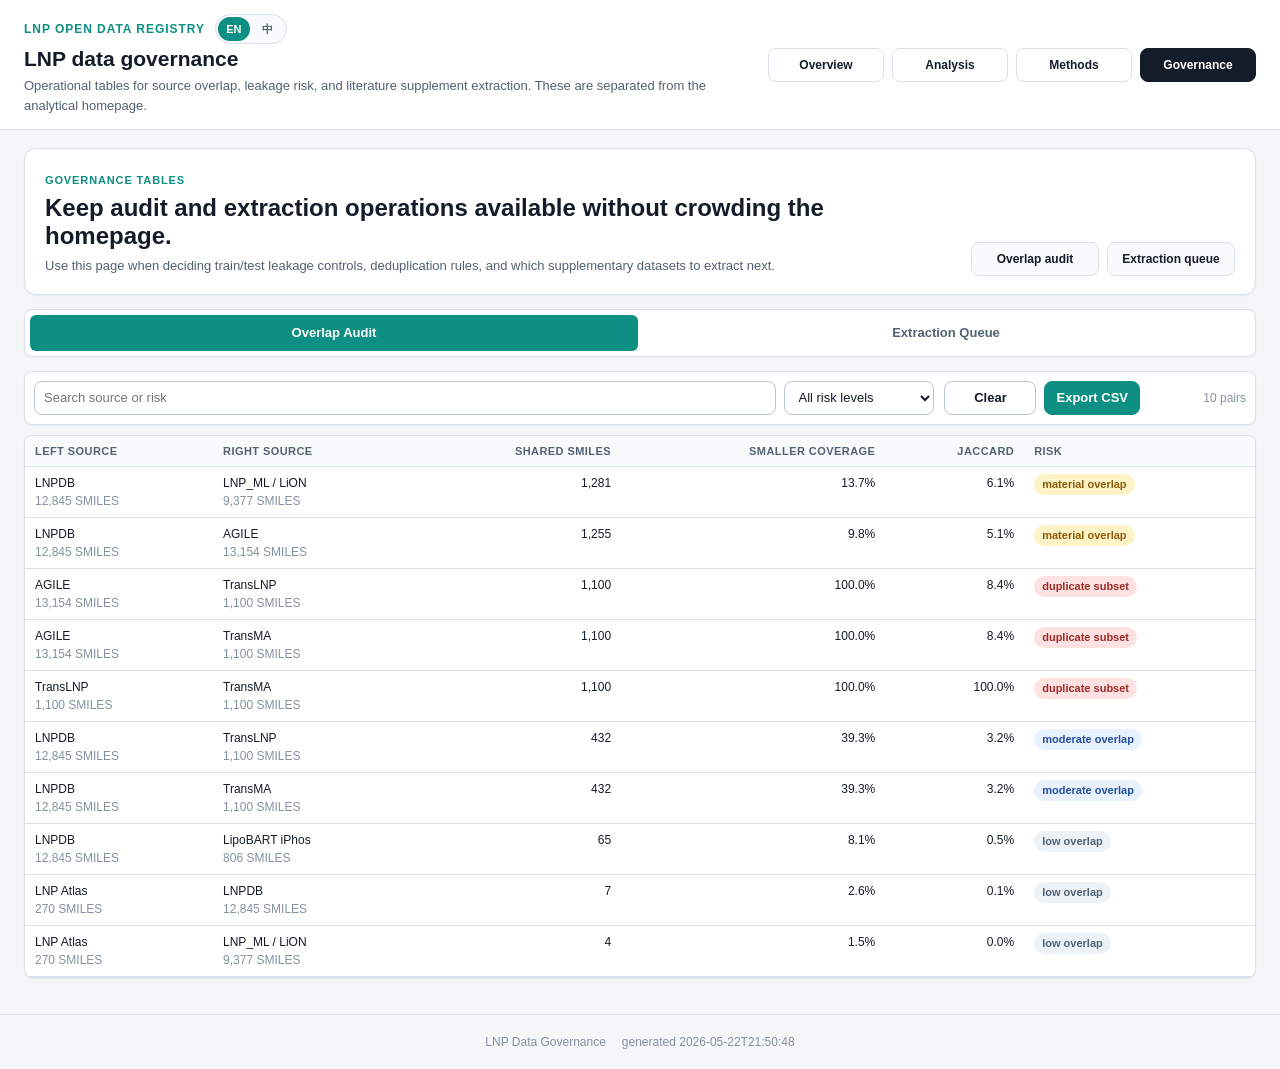
==== commit c63b5bae: "Restructure site into overview and analysis pages" ====
--- a/governance.html
+++ b/governance.html
@@ -21,10 +21,10 @@
         <p class="subtitle">Operational tables for source overlap, leakage risk, and literature supplement extraction. These are separated from the analytical homepage.</p>
       </div>
       <nav class="header-actions" aria-label="Site actions">
-        <a class="header-link" href="index.html">Usage Workspace</a>
-        <a class="header-link" href="data/overlap.json">Overlap JSON</a>
-        <a class="header-link" href="data/supplement_queue.json">Queue JSON</a>
-        <button class="header-link button-link" id="downloadSummaryBtn" type="button">Export Summary</button>
+        <a class="header-link" href="index.html">Overview</a>
+        <a class="header-link" href="analysis.html">Analysis</a>
+        <a class="header-link" href="processing.html">Methods</a>
+        <a class="header-link active" href="governance.html" aria-current="page">Governance</a>
       </nav>
     </div>
   </header>
--- a/styles.css
+++ b/styles.css
@@ -183,11 +183,443 @@
   border-color: var(--border-strong);
 }
 
+.header-link.active {
+  color: #ffffff;
+  background: var(--text);
+  border-color: var(--text);
+}
+
+.header-link.active:hover {
+  color: #ffffff;
+  background: var(--text);
+  border-color: var(--text);
+}
+
 .container {
   max-width: 1480px;
   margin: 0 auto;
   padding: 18px 24px 36px;
   min-width: 0;
+}
+
+.story-page {
+  background: #f6f8fb;
+}
+
+.story-header {
+  position: static;
+}
+
+.story-container {
+  max-width: 1180px;
+  padding-top: 28px;
+}
+
+.story-hero {
+  display: grid;
+  grid-template-columns: minmax(0, 1.08fr) minmax(320px, 0.92fr);
+  gap: 28px;
+  align-items: stretch;
+  min-height: 440px;
+  margin-bottom: 18px;
+}
+
+.story-hero-copy {
+  display: grid;
+  align-content: center;
+  gap: 18px;
+  min-width: 0;
+  padding: 44px;
+  border: 1px solid var(--border);
+  border-radius: 12px;
+  background: #ffffff;
+  box-shadow: var(--shadow);
+}
+
+.story-hero h1 {
+  color: var(--text);
+  font-size: 48px;
+  line-height: 1.05;
+  max-width: 780px;
+  overflow-wrap: anywhere;
+}
+
+.story-hero p {
+  color: var(--muted);
+  font-size: 17px;
+  line-height: 1.65;
+  max-width: 760px;
+  overflow-wrap: anywhere;
+}
+
+.story-actions {
+  display: flex;
+  flex-wrap: wrap;
+  gap: 10px;
+  margin-top: 4px;
+}
+
+.story-button {
+  display: inline-flex;
+  align-items: center;
+  justify-content: center;
+  min-height: 40px;
+  border: 1px solid var(--border);
+  border-radius: var(--radius);
+  background: #ffffff;
+  color: var(--text);
+  padding: 9px 14px;
+  text-decoration: none;
+  font-size: 13px;
+  font-weight: 800;
+}
+
+.story-button.primary {
+  background: var(--teal);
+  border-color: var(--teal);
+  color: #ffffff;
+}
+
+.story-button:hover {
+  border-color: var(--border-strong);
+  background: var(--bg-subtle);
+}
+
+.story-button.primary:hover {
+  background: #0b756d;
+  border-color: #0b756d;
+}
+
+.story-hero-visual {
+  position: relative;
+  min-height: 440px;
+  border: 1px solid var(--border);
+  border-radius: 12px;
+  background:
+    linear-gradient(135deg, rgba(13, 143, 131, 0.12), rgba(49, 86, 183, 0.06)),
+    #ffffff;
+  box-shadow: var(--shadow);
+  overflow: hidden;
+}
+
+.atlas-core {
+  position: absolute;
+  inset: 50% auto auto 50%;
+  display: grid;
+  place-items: center;
+  width: 148px;
+  height: 148px;
+  border: 1px solid #b8d6d3;
+  border-radius: 50%;
+  background: #ffffff;
+  box-shadow: 0 12px 32px rgba(20, 27, 41, 0.12);
+  transform: translate(-50%, -50%);
+}
+
+.atlas-core strong {
+  color: var(--teal);
+  font-size: 36px;
+  line-height: 1;
+}
+
+.atlas-core span {
+  margin-top: -34px;
+  color: var(--muted);
+  font-size: 12px;
+  font-weight: 800;
+  letter-spacing: 0.08em;
+  text-transform: uppercase;
+}
+
+.atlas-orbit {
+  position: absolute;
+  inset: 34px;
+}
+
+.atlas-orbit::before,
+.atlas-orbit::after {
+  content: "";
+  position: absolute;
+  inset: 42px 36px;
+  border: 1px solid rgba(82, 97, 116, 0.2);
+  border-radius: 50%;
+}
+
+.atlas-orbit::after {
+  inset: 86px 74px;
+}
+
+.atlas-orbit span {
+  position: absolute;
+  display: inline-flex;
+  align-items: center;
+  min-height: 34px;
+  border: 1px solid var(--border);
+  border-radius: 999px;
+  background: #ffffff;
+  color: var(--text);
+  padding: 7px 11px;
+  font-size: 11px;
+  font-weight: 800;
+  box-shadow: var(--shadow);
+  white-space: nowrap;
+}
+
+.atlas-orbit span:nth-child(1) {
+  top: 22px;
+  left: 28px;
+}
+
+.atlas-orbit span:nth-child(2) {
+  top: 100px;
+  right: 10px;
+}
+
+.atlas-orbit span:nth-child(3) {
+  bottom: 96px;
+  left: 2px;
+}
+
+.atlas-orbit span:nth-child(4) {
+  right: 28px;
+  bottom: 26px;
+}
+
+.story-metrics {
+  display: grid;
+  grid-template-columns: 1.25fr repeat(3, minmax(0, 1fr));
+  gap: 12px;
+  margin-bottom: 46px;
+}
+
+.story-metric {
+  min-width: 0;
+  min-height: 132px;
+  border: 1px solid var(--border);
+  border-radius: var(--radius);
+  background: #ffffff;
+  padding: 16px;
+  box-shadow: var(--shadow);
+}
+
+.story-metric.primary {
+  background: #172033;
+  border-color: #172033;
+  color: #ffffff;
+}
+
+.story-metric span {
+  display: block;
+  color: var(--muted);
+  font-size: 11px;
+  font-weight: 800;
+  letter-spacing: 0.05em;
+  text-transform: uppercase;
+}
+
+.story-metric.primary span,
+.story-metric.primary small {
+  color: #c8d3e1;
+}
+
+.story-metric strong {
+  display: block;
+  margin-top: 10px;
+  color: var(--text);
+  font-size: 34px;
+  line-height: 1.05;
+  font-variant-numeric: tabular-nums;
+}
+
+.story-metric.primary strong {
+  color: #ffffff;
+}
+
+.story-metric small {
+  display: block;
+  margin-top: 10px;
+  color: var(--dim);
+  font-size: 12px;
+  line-height: 1.35;
+  overflow-wrap: anywhere;
+}
+
+.story-section {
+  margin-bottom: 46px;
+}
+
+.story-section-head {
+  display: grid;
+  gap: 7px;
+  max-width: 760px;
+  margin-bottom: 16px;
+}
+
+.story-section-head h2,
+.model-summary h2 {
+  color: var(--text);
+  font-size: 28px;
+  line-height: 1.18;
+  overflow-wrap: anywhere;
+}
+
+.story-section-head p,
+.model-summary p {
+  color: var(--muted);
+  font-size: 14px;
+  line-height: 1.6;
+  overflow-wrap: anywhere;
+}
+
+.story-card-grid {
+  display: grid;
+  grid-template-columns: repeat(4, minmax(0, 1fr));
+  gap: 12px;
+}
+
+.story-card {
+  min-width: 0;
+  border: 1px solid var(--border);
+  border-radius: var(--radius);
+  background: #ffffff;
+  padding: 18px;
+  box-shadow: var(--shadow);
+}
+
+.story-card-tag {
+  color: var(--teal);
+  font-size: 10px;
+  font-weight: 900;
+  letter-spacing: 0.08em;
+  text-transform: uppercase;
+}
+
+.story-card h3 {
+  margin-top: 10px;
+  color: var(--text);
+  font-size: 16px;
+  line-height: 1.28;
+  overflow-wrap: anywhere;
+}
+
+.story-card p {
+  margin-top: 9px;
+  color: var(--muted);
+  font-size: 13px;
+  line-height: 1.55;
+  overflow-wrap: anywhere;
+}
+
+.workflow-story {
+  border: 1px solid var(--border);
+  border-radius: 12px;
+  background: #ffffff;
+  padding: 24px;
+  box-shadow: var(--shadow);
+}
+
+.story-flow {
+  display: grid;
+  grid-template-columns: repeat(4, minmax(0, 1fr));
+  gap: 0;
+}
+
+.story-flow article {
+  position: relative;
+  min-width: 0;
+  border-top: 1px solid var(--border);
+  padding: 18px 16px 0 0;
+}
+
+.story-flow article + article {
+  padding-left: 16px;
+}
+
+.story-flow article + article::before {
+  content: "";
+  position: absolute;
+  left: -6px;
+  top: -6px;
+  width: 10px;
+  height: 10px;
+  border-top: 2px solid var(--border-strong);
+  border-right: 2px solid var(--border-strong);
+  transform: rotate(45deg);
+}
+
+.story-flow strong {
+  display: inline-flex;
+  align-items: center;
+  justify-content: center;
+  width: 26px;
+  height: 26px;
+  border-radius: 50%;
+  background: #eef7f6;
+  color: var(--teal);
+  font-size: 12px;
+}
+
+.story-flow h3 {
+  margin-top: 10px;
+  color: var(--text);
+  font-size: 15px;
+  line-height: 1.3;
+}
+
+.story-flow p {
+  margin-top: 7px;
+  color: var(--muted);
+  font-size: 12px;
+  line-height: 1.5;
+}
+
+.story-use-list {
+  display: grid;
+  gap: 10px;
+}
+
+.story-use-list article {
+  display: grid;
+  grid-template-columns: minmax(210px, 0.42fr) minmax(0, 1fr);
+  gap: 22px;
+  align-items: start;
+  min-width: 0;
+  border: 1px solid var(--border);
+  border-radius: var(--radius);
+  background: #ffffff;
+  padding: 18px;
+  box-shadow: var(--shadow);
+}
+
+.story-use-list span {
+  color: var(--teal);
+  font-size: 10px;
+  font-weight: 900;
+  letter-spacing: 0.08em;
+  text-transform: uppercase;
+}
+
+.story-use-list h3 {
+  margin-top: 5px;
+  color: var(--text);
+  font-size: 17px;
+}
+
+.story-use-list p {
+  color: var(--muted);
+  font-size: 14px;
+  line-height: 1.6;
+}
+
+.model-summary {
+  display: grid;
+  grid-template-columns: minmax(0, 1fr) auto;
+  gap: 22px;
+  align-items: center;
+  border: 1px solid #b8d6d3;
+  border-radius: 12px;
+  background: #eef7f6;
+  padding: 24px;
 }
 
 .loading {
@@ -418,6 +850,161 @@
 
 .usage-card.route_target {
   border-top-color: var(--red);
+}
+
+.method-section {
+  background: #ffffff;
+  border: 1px solid var(--border);
+  border-radius: var(--radius);
+  box-shadow: var(--shadow);
+  padding: 16px;
+  margin-bottom: 14px;
+  min-width: 0;
+}
+
+.method-head {
+  display: grid;
+  gap: 4px;
+  margin-bottom: 12px;
+}
+
+.method-head h2 {
+  color: var(--text);
+  font-size: 18px;
+  line-height: 1.25;
+  overflow-wrap: anywhere;
+}
+
+.method-head p {
+  color: var(--muted);
+  font-size: 12px;
+  line-height: 1.45;
+  overflow-wrap: anywhere;
+}
+
+.method-grid {
+  display: grid;
+  grid-template-columns: repeat(2, minmax(0, 1fr));
+  gap: 12px;
+}
+
+.method-card {
+  min-width: 0;
+  border: 1px solid var(--border);
+  border-top: 3px solid var(--blue);
+  border-radius: var(--radius);
+  background: var(--bg-muted);
+  padding: 12px;
+}
+
+.method-card.structure {
+  border-top-color: var(--blue);
+}
+
+.method-card.mrna {
+  border-top-color: var(--amber);
+}
+
+.method-card.formulation {
+  border-top-color: var(--teal);
+}
+
+.method-card.quality {
+  border-top-color: var(--green);
+}
+
+.method-title {
+  display: flex;
+  align-items: baseline;
+  justify-content: space-between;
+  gap: 10px;
+  margin-bottom: 10px;
+  min-width: 0;
+}
+
+.method-title span {
+  color: var(--text);
+  font-size: 13px;
+  font-weight: 800;
+  line-height: 1.25;
+  overflow-wrap: anywhere;
+}
+
+.method-title b {
+  color: var(--muted);
+  font-size: 10px;
+  font-weight: 800;
+  letter-spacing: 0.05em;
+  text-transform: uppercase;
+  white-space: nowrap;
+}
+
+.flow-diagram {
+  display: grid;
+  grid-template-columns: minmax(0, 1fr) 22px minmax(0, 1fr) 22px minmax(0, 1fr);
+  align-items: stretch;
+}
+
+.flow-node {
+  display: grid;
+  align-content: center;
+  gap: 4px;
+  min-width: 0;
+  min-height: 78px;
+  border: 1px solid #d5dee8;
+  border-radius: 7px;
+  background: #ffffff;
+  padding: 9px;
+}
+
+.flow-node strong {
+  color: var(--text);
+  font-size: 12px;
+  line-height: 1.25;
+  overflow-wrap: anywhere;
+}
+
+.flow-node span {
+  color: var(--muted);
+  font-size: 10px;
+  line-height: 1.35;
+  overflow-wrap: anywhere;
+}
+
+.flow-arrow {
+  position: relative;
+  min-height: 78px;
+}
+
+.flow-arrow::before {
+  content: "";
+  position: absolute;
+  top: 50%;
+  left: 4px;
+  right: 4px;
+  height: 2px;
+  background: #aeb9c7;
+  transform: translateY(-50%);
+}
+
+.flow-arrow::after {
+  content: "";
+  position: absolute;
+  top: 50%;
+  right: 3px;
+  width: 8px;
+  height: 8px;
+  border-top: 2px solid #aeb9c7;
+  border-right: 2px solid #aeb9c7;
+  transform: translateY(-50%) rotate(45deg);
+}
+
+.method-card p {
+  margin-top: 10px;
+  color: var(--muted);
+  font-size: 12px;
+  line-height: 1.45;
+  overflow-wrap: anywhere;
 }
 
 .usage-card-head,
@@ -515,6 +1102,141 @@
   overflow: hidden;
 }
 
+.dl-run-grid {
+  display: grid;
+  grid-template-columns: repeat(4, minmax(0, 1fr));
+  gap: 10px;
+  padding: 12px 14px;
+}
+
+.dl-run-card {
+  min-width: 0;
+  border: 1px solid var(--border);
+  border-radius: var(--radius);
+  background: #ffffff;
+  padding: 10px 11px;
+}
+
+.dl-run-card span {
+  display: block;
+  color: var(--dim);
+  font-size: 11px;
+  font-weight: 800;
+  text-transform: uppercase;
+  letter-spacing: 0.04em;
+}
+
+.dl-run-card strong {
+  display: block;
+  margin-top: 4px;
+  color: var(--text);
+  font-size: 18px;
+  line-height: 1.15;
+  overflow-wrap: anywhere;
+}
+
+.dl-run-card p {
+  margin-top: 5px;
+  color: var(--muted);
+  font-size: 12px;
+  line-height: 1.35;
+  overflow-wrap: anywhere;
+}
+
+.dl-visual-grid {
+  display: grid;
+  grid-template-columns: minmax(0, 1.15fr) minmax(360px, 0.85fr);
+  gap: 14px;
+  border-top: 1px solid var(--border);
+  padding: 12px 14px 14px;
+}
+
+.dl-visual-grid section,
+.dl-extra-grid section {
+  min-width: 0;
+}
+
+.dl-section-head {
+  display: flex;
+  align-items: center;
+  justify-content: space-between;
+  gap: 10px;
+  margin-bottom: 8px;
+}
+
+.dl-section-head h3 {
+  margin-bottom: 0;
+}
+
+.dl-section-head span {
+  color: var(--dim);
+  font-size: 12px;
+  text-align: right;
+}
+
+.embedding-plot {
+  position: relative;
+  min-height: 330px;
+  aspect-ratio: 16 / 9;
+  border: 1px solid var(--border);
+  border-radius: var(--radius);
+  background:
+    linear-gradient(to right, rgba(217, 225, 234, 0.45) 1px, transparent 1px),
+    linear-gradient(to bottom, rgba(217, 225, 234, 0.45) 1px, transparent 1px),
+    #ffffff;
+  background-size: 25% 25%;
+  overflow: hidden;
+}
+
+.embedding-point {
+  position: absolute;
+  left: var(--x);
+  bottom: var(--y);
+  width: 7px;
+  height: 7px;
+  padding: 0;
+  border: 1px solid rgba(255, 255, 255, 0.8);
+  border-radius: 999px;
+  background: var(--point);
+  cursor: default;
+  transform: translate(-50%, 50%);
+  opacity: 0.72;
+}
+
+.embedding-point:hover {
+  z-index: 2;
+  opacity: 1;
+  transform: translate(-50%, 50%) scale(1.8);
+}
+
+.embedding-legend {
+  display: flex;
+  flex-wrap: wrap;
+  gap: 6px 10px;
+  margin-top: 8px;
+}
+
+.embedding-legend span {
+  display: inline-flex;
+  align-items: center;
+  gap: 5px;
+  color: var(--muted);
+  font-size: 11px;
+  min-width: 0;
+}
+
+.embedding-legend i {
+  width: 8px;
+  height: 8px;
+  border-radius: 999px;
+  flex: 0 0 auto;
+}
+
+.embedding-legend b {
+  color: var(--dim);
+  font-weight: 700;
+}
+
 .dl-grid {
   display: grid;
   grid-template-columns: repeat(2, minmax(0, 1fr));
@@ -572,6 +1294,7 @@
 }
 
 .dl-task-meta span,
+.dl-task-clarifier,
 .dl-task p,
 .dl-validation,
 .dl-risk {
@@ -579,6 +1302,13 @@
   font-size: 12px;
   line-height: 1.4;
   overflow-wrap: anywhere;
+}
+
+.dl-task-clarifier {
+  display: block;
+  margin-top: 4px;
+  font-size: 11px;
+  line-height: 1.45;
 }
 
 .dl-task p {
@@ -656,6 +1386,119 @@
   overflow-wrap: anywhere;
 }
 
+.dl-benchmark-list,
+.dl-cluster-list,
+.dl-source-list,
+.dl-transfer-list,
+.dl-neighbor-list {
+  display: grid;
+  gap: 8px;
+}
+
+.dl-benchmark-row,
+.dl-compact-row {
+  min-width: 0;
+  border: 1px solid var(--border);
+  border-radius: var(--radius);
+  background: #ffffff;
+  padding: 9px 10px;
+}
+
+.dl-benchmark-row strong,
+.dl-compact-row strong {
+  display: block;
+  color: var(--text);
+  font-size: 12px;
+  line-height: 1.3;
+  overflow-wrap: anywhere;
+}
+
+.dl-benchmark-note {
+  display: block;
+  margin-top: 3px;
+  color: var(--muted);
+  font-size: 10px;
+  line-height: 1.45;
+  overflow-wrap: anywhere;
+}
+
+.dl-benchmark-row span,
+.dl-compact-row span,
+.dl-benchmark-row p,
+.dl-compact-row p {
+  color: var(--muted);
+  font-size: 11px;
+  line-height: 1.35;
+  overflow-wrap: anywhere;
+}
+
+.benchmark-bars {
+  display: grid;
+  gap: 5px;
+  margin-top: 8px;
+}
+
+.benchmark-bars span {
+  display: grid;
+  grid-template-columns: 76px minmax(70px, 1fr) 44px;
+  gap: 7px;
+  align-items: center;
+}
+
+.benchmark-bars b {
+  color: var(--text);
+  font-size: 11px;
+  font-weight: 800;
+  font-variant-numeric: tabular-nums;
+}
+
+.benchmark-bars i,
+.dl-source-row i {
+  display: block;
+  height: 7px;
+  border-radius: 999px;
+  background: var(--bg-subtle);
+  overflow: hidden;
+}
+
+.benchmark-bars em,
+.dl-source-row em {
+  display: block;
+  height: 100%;
+  border-radius: inherit;
+  background: var(--teal);
+}
+
+.dl-extra-grid {
+  display: grid;
+  grid-template-columns: repeat(4, minmax(0, 1fr));
+  gap: 14px;
+  border-top: 1px solid var(--border);
+  padding: 12px 14px 14px;
+}
+
+.dl-source-row {
+  display: grid;
+  grid-template-columns: minmax(0, 1fr) minmax(70px, 0.8fr) 54px;
+  align-items: center;
+  gap: 8px;
+  min-width: 0;
+  min-height: 25px;
+  border-bottom: 1px solid #edf1f6;
+  font-size: 11px;
+}
+
+.dl-source-row span {
+  color: var(--text);
+  overflow-wrap: anywhere;
+}
+
+.dl-source-row b {
+  color: var(--muted);
+  font-variant-numeric: tabular-nums;
+  text-align: right;
+}
+
 .insight-grid {
   display: grid;
   grid-template-columns: repeat(3, minmax(0, 1fr));
@@ -1327,6 +2170,39 @@
 }
 
 @media (max-width: 1120px) {
+  .story-hero,
+  .model-summary {
+    grid-template-columns: 1fr;
+  }
+
+  .story-hero {
+    min-height: 0;
+  }
+
+  .story-hero-visual {
+    min-height: 360px;
+  }
+
+  .story-metrics,
+  .story-card-grid,
+  .story-flow {
+    grid-template-columns: repeat(2, minmax(0, 1fr));
+  }
+
+  .story-metric.primary {
+    grid-column: 1 / -1;
+  }
+
+  .story-flow article,
+  .story-flow article + article {
+    padding-left: 0;
+    padding-right: 0;
+  }
+
+  .story-flow article + article::before {
+    display: none;
+  }
+
   .stats-grid {
     grid-template-columns: repeat(3, minmax(0, 1fr));
   }
@@ -1351,14 +2227,138 @@
   .layout-two,
   .activity-layout,
   .usage-grid,
+  .method-grid,
   .use-source-matrix,
+  .dl-run-grid,
+  .dl-visual-grid,
   .dl-grid,
-  .dl-bottom {
+  .dl-bottom,
+  .dl-extra-grid {
     grid-template-columns: 1fr;
   }
+
+  .embedding-plot {
+    min-height: 300px;
+  }
 }
 
 @media (max-width: 760px) {
+  .story-container {
+    padding-top: 16px;
+  }
+
+  .story-hero-copy {
+    padding: 24px;
+  }
+
+  .story-hero h1 {
+    font-size: 34px;
+  }
+
+  .story-hero p {
+    font-size: 15px;
+  }
+
+  .story-hero-visual {
+    min-height: 300px;
+  }
+
+  .atlas-orbit {
+    inset: 18px;
+    display: grid;
+    grid-template-columns: repeat(2, minmax(0, 1fr));
+    grid-template-rows: auto 1fr auto;
+    gap: 8px;
+  }
+
+  .atlas-orbit::before,
+  .atlas-orbit::after {
+    display: none;
+  }
+
+  .atlas-orbit span {
+    position: static;
+    justify-content: center;
+    text-align: center;
+    font-size: 10px;
+    white-space: normal;
+    max-width: none;
+    min-width: 0;
+  }
+
+  .atlas-orbit span:nth-child(1) {
+    grid-column: 1;
+    grid-row: 1;
+  }
+
+  .atlas-orbit span:nth-child(2) {
+    grid-column: 2;
+    grid-row: 1;
+  }
+
+  .atlas-orbit span:nth-child(3) {
+    grid-column: 1;
+    grid-row: 3;
+  }
+
+  .atlas-orbit span:nth-child(4) {
+    grid-column: 2;
+    grid-row: 3;
+  }
+
+  .atlas-core {
+    width: 122px;
+    height: 122px;
+  }
+
+  .atlas-core strong {
+    font-size: 30px;
+  }
+
+  .story-metrics,
+  .story-card-grid,
+  .story-flow,
+  .story-use-list article {
+    grid-template-columns: 1fr;
+  }
+
+  .story-metrics,
+  .story-section {
+    margin-bottom: 30px;
+  }
+
+  .story-metric {
+    min-height: 0;
+  }
+
+  .story-section-head h2,
+  .model-summary h2 {
+    font-size: 23px;
+  }
+
+  .workflow-story,
+  .model-summary {
+    padding: 18px;
+  }
+
+  .story-flow {
+    gap: 14px;
+  }
+
+  .story-flow article {
+    border-top: 0;
+    border-left: 2px solid var(--border);
+    padding: 0 0 0 14px;
+  }
+
+  .story-use-list article {
+    gap: 10px;
+  }
+
+  .model-summary .story-button {
+    justify-self: stretch;
+  }
+
   .header-inner {
     align-items: flex-start;
     flex-direction: column;
@@ -1461,14 +2461,20 @@
   .stats-grid,
   .insight-grid,
   .usage-grid,
+  .method-grid,
   .use-source-matrix,
+  .dl-run-grid,
+  .dl-visual-grid,
   .dl-grid,
   .dl-bottom,
+  .dl-extra-grid,
   .layout-two,
   .panel,
   .stat-card,
   .insight-card,
   .usage-card,
+  .method-section,
+  .method-card,
   .tabs,
   .toolbar,
   .table-wrap {
@@ -1551,6 +2557,50 @@
     min-height: 0;
   }
 
+  .method-section {
+    padding: 14px;
+  }
+
+  .method-title {
+    display: grid;
+    gap: 3px;
+  }
+
+  .method-title b {
+    white-space: normal;
+  }
+
+  .flow-diagram {
+    grid-template-columns: 1fr;
+    gap: 8px;
+  }
+
+  .flow-node {
+    min-height: 0;
+  }
+
+  .flow-arrow {
+    min-height: 18px;
+  }
+
+  .flow-arrow::before {
+    top: 3px;
+    bottom: 3px;
+    left: 50%;
+    right: auto;
+    width: 2px;
+    height: auto;
+    transform: translateX(-50%);
+  }
+
+  .flow-arrow::after {
+    top: auto;
+    right: auto;
+    bottom: 2px;
+    left: 50%;
+    transform: translateX(-50%) rotate(135deg);
+  }
+
   .usage-card-head,
   .matrix-card-head {
     grid-template-columns: 1fr;
@@ -1566,6 +2616,21 @@
     gap: 4px;
   }
 
+  .embedding-plot {
+    min-height: 260px;
+    aspect-ratio: 1 / 1;
+  }
+
+  .benchmark-bars span,
+  .dl-source-row {
+    grid-template-columns: 1fr;
+    gap: 4px;
+  }
+
+  .dl-source-row b {
+    text-align: left;
+  }
+
   .panel-head {
     align-items: flex-start;
     flex-direction: column;
